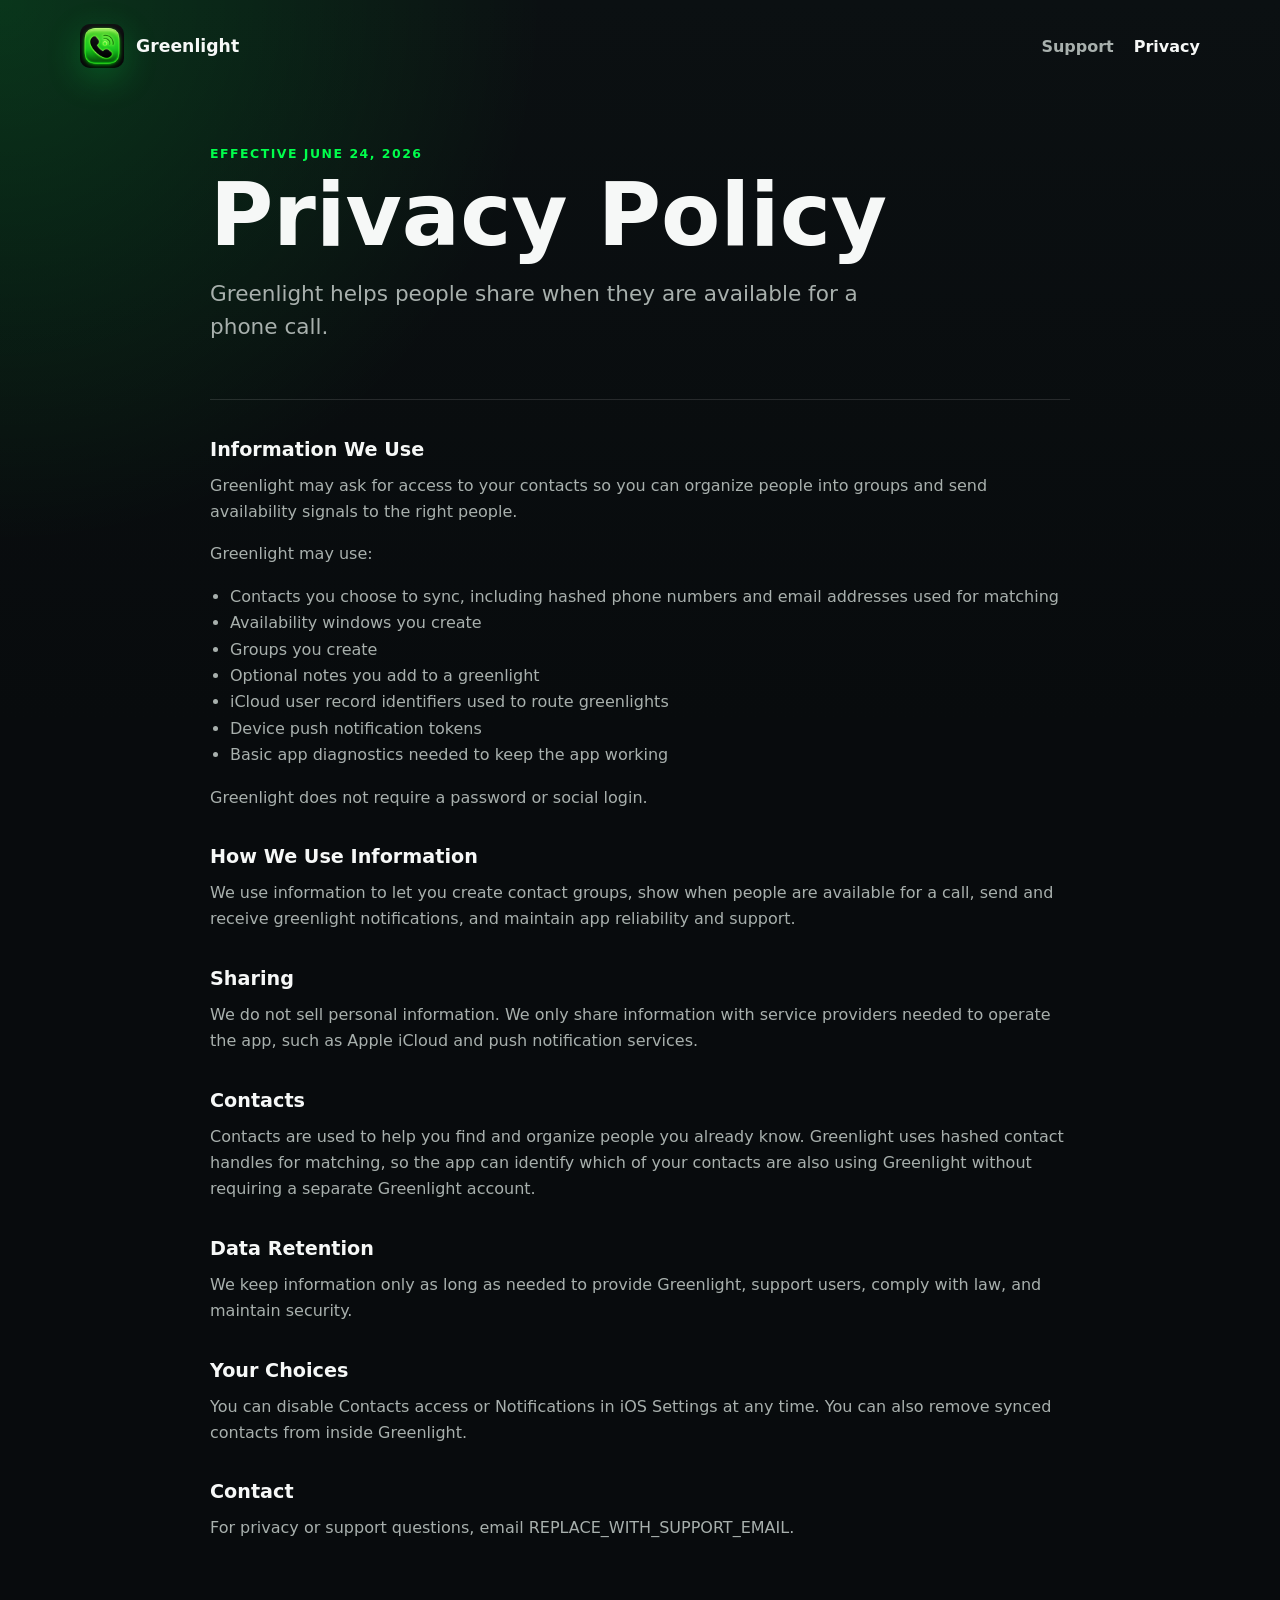
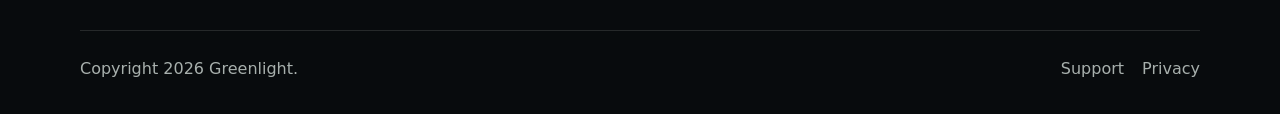
==== privacy.html @ 70cc13ab "Add files via upload" ====
<!doctype html>
<html lang="en">
<head>
  <meta charset="utf-8">
  <meta name="viewport" content="width=device-width, initial-scale=1">
  <title>Privacy Policy | Greenlight</title>
  <meta name="description" content="Greenlight privacy policy.">
  <link rel="icon" href="/assets/greenlight-icon.png">
  <link rel="stylesheet" href="/styles.css">
</head>
<body>
  <header class="site-header">
    <a class="brand" href="/" aria-label="Greenlight home">
      <img src="/assets/greenlight-icon.png" alt="" width="44" height="44">
      <span>Greenlight</span>
    </a>
    <nav aria-label="Main navigation">
      <a href="/support">Support</a>
      <a href="/privacy" aria-current="page">Privacy</a>
    </nav>
  </header>

  <main class="page">
    <section class="page-header">
      <p class="eyebrow">Effective June 24, 2026</p>
      <h1>Privacy Policy</h1>
      <p class="lede">Greenlight helps people share when they are available for a phone call.</p>
    </section>

    <section class="policy">
      <h2>Information We Use</h2>
      <p>Greenlight may ask for access to your contacts so you can organize people into groups and send availability signals to the right people.</p>
      <p>Greenlight may use:</p>
      <ul>
        <li>Contacts you choose to sync, including hashed phone numbers and email addresses used for matching</li>
        <li>Availability windows you create</li>
        <li>Groups you create</li>
        <li>Optional notes you add to a greenlight</li>
        <li>iCloud user record identifiers used to route greenlights</li>
        <li>Device push notification tokens</li>
        <li>Basic app diagnostics needed to keep the app working</li>
      </ul>
      <p>Greenlight does not require a password or social login.</p>

      <h2>How We Use Information</h2>
      <p>We use information to let you create contact groups, show when people are available for a call, send and receive greenlight notifications, and maintain app reliability and support.</p>

      <h2>Sharing</h2>
      <p>We do not sell personal information. We only share information with service providers needed to operate the app, such as Apple iCloud and push notification services.</p>

      <h2>Contacts</h2>
      <p>Contacts are used to help you find and organize people you already know. Greenlight uses hashed contact handles for matching, so the app can identify which of your contacts are also using Greenlight without requiring a separate Greenlight account.</p>

      <h2>Data Retention</h2>
      <p>We keep information only as long as needed to provide Greenlight, support users, comply with law, and maintain security.</p>

      <h2>Your Choices</h2>
      <p>You can disable Contacts access or Notifications in iOS Settings at any time. You can also remove synced contacts from inside Greenlight.</p>

      <h2>Contact</h2>
      <p>For privacy or support questions, email <a href="mailto:REPLACE_WITH_SUPPORT_EMAIL">REPLACE_WITH_SUPPORT_EMAIL</a>.</p>
    </section>
  </main>

  <footer class="site-footer">
    <span>Copyright 2026 Greenlight.</span>
    <span class="footer-links">
      <a href="/support">Support</a>
      <a href="/privacy">Privacy</a>
    </span>
  </footer>
</body>
</html>
---- styles.css ----
:root {
  color-scheme: dark;
  --bg: #080b0d;
  --panel: #12171d;
  --panel-strong: #1a212a;
  --text: #f6f8f7;
  --muted: #a8b0ad;
  --line: rgba(255, 255, 255, 0.12);
  --green: #00ff4c;
  --green-soft: rgba(0, 255, 76, 0.16);
  --blue: #0a84ff;
  --shadow: 0 22px 80px rgba(0, 0, 0, 0.38);
}

* {
  box-sizing: border-box;
}

html {
  background: var(--bg);
}

body {
  margin: 0;
  min-height: 100vh;
  color: var(--text);
  background:
    radial-gradient(circle at top left, rgba(0, 255, 76, 0.16), transparent 34rem),
    linear-gradient(180deg, #0b1012 0%, #080b0d 42%, #080b0d 100%);
  font-family: Inter, ui-sans-serif, system-ui, -apple-system, BlinkMacSystemFont, "Segoe UI", sans-serif;
  letter-spacing: 0;
}

a {
  color: inherit;
  text-decoration: none;
}

a:hover {
  color: var(--green);
}

.site-header {
  width: min(1120px, calc(100% - 40px));
  margin: 0 auto;
  padding: 24px 0;
  display: flex;
  align-items: center;
  justify-content: space-between;
  gap: 20px;
}

.brand {
  display: inline-flex;
  align-items: center;
  gap: 12px;
  font-weight: 800;
  font-size: 1.08rem;
}

.brand img {
  border-radius: 10px;
  box-shadow: 0 10px 34px rgba(0, 255, 76, 0.22);
}

nav {
  display: flex;
  align-items: center;
  gap: 20px;
  color: var(--muted);
  font-weight: 700;
}

nav a[aria-current="page"] {
  color: var(--text);
}

.hero {
  width: min(1120px, calc(100% - 40px));
  min-height: calc(100vh - 100px);
  margin: 0 auto;
  padding: 58px 0 72px;
  display: grid;
  grid-template-columns: minmax(0, 1.04fr) minmax(320px, 0.72fr);
  align-items: center;
  gap: 56px;
}

.eyebrow {
  margin: 0 0 14px;
  color: var(--green);
  font-size: 0.78rem;
  font-weight: 900;
  letter-spacing: 0.12em;
  text-transform: uppercase;
}

h1,
h2,
p {
  margin-top: 0;
}

h1 {
  max-width: 760px;
  margin-bottom: 22px;
  font-size: clamp(3.1rem, 8vw, 6.8rem);
  line-height: 0.94;
  letter-spacing: 0;
}

h2 {
  margin-bottom: 12px;
  font-size: 1.2rem;
  line-height: 1.2;
}

.lede {
  max-width: 650px;
  color: var(--muted);
  font-size: clamp(1.1rem, 2vw, 1.35rem);
  line-height: 1.5;
}

.actions {
  display: flex;
  flex-wrap: wrap;
  gap: 12px;
  margin-top: 34px;
}

.button {
  display: inline-flex;
  min-height: 48px;
  align-items: center;
  justify-content: center;
  border-radius: 8px;
  padding: 0 18px;
  font-weight: 900;
  border: 1px solid var(--line);
}

.button.primary {
  color: #001706;
  background: var(--green);
  border-color: transparent;
}

.button.primary:hover {
  color: #001706;
  filter: brightness(1.08);
}

.button.secondary {
  background: rgba(255, 255, 255, 0.06);
}

.phone-panel {
  display: flex;
  justify-content: center;
}

.phone-shell {
  width: min(100%, 360px);
  aspect-ratio: 9 / 18.5;
  padding: 22px;
  border: 1px solid var(--line);
  border-radius: 36px;
  background: linear-gradient(180deg, rgba(22, 28, 35, 0.94), rgba(9, 13, 16, 0.98));
  box-shadow: var(--shadow);
}

.phone-status,
.app-title,
.availability-card,
.send-bar {
  display: flex;
  align-items: center;
  justify-content: space-between;
}

.phone-status {
  margin-bottom: 28px;
  color: var(--muted);
  font-size: 0.85rem;
  font-weight: 800;
}

.app-title {
  justify-content: flex-start;
  gap: 14px;
  margin-bottom: 24px;
}

.app-title img {
  border-radius: 16px;
}

.app-title strong,
.app-title span {
  display: block;
}

.app-title strong {
  font-size: 1.75rem;
}

.app-title span {
  color: var(--muted);
  font-weight: 700;
}

.availability-card {
  padding: 18px;
  border: 1px solid var(--line);
  border-radius: 8px;
  background: var(--panel);
}

.label {
  display: block;
  margin-bottom: 5px;
  color: var(--muted);
  font-size: 0.75rem;
  font-weight: 900;
  text-transform: uppercase;
}

.availability-card strong {
  color: var(--green);
  font-size: 1.1rem;
}

.toggle {
  width: 56px;
  height: 32px;
  border-radius: 999px;
  background: var(--green);
  position: relative;
}

.toggle::after {
  content: "";
  position: absolute;
  width: 26px;
  height: 26px;
  top: 3px;
  right: 3px;
  border-radius: 50%;
  background: #050707;
}

.pill-row {
  display: grid;
  grid-template-columns: repeat(3, 1fr);
  gap: 10px;
  margin: 14px 0;
}

.pill-row span,
.message,
.send-bar {
  border: 1px solid var(--line);
  border-radius: 8px;
  background: var(--panel-strong);
}

.pill-row span {
  padding: 12px 8px;
  text-align: center;
  font-weight: 900;
}

.pill-row span:first-child {
  color: #001706;
  background: var(--green);
}

.message {
  padding: 16px;
  color: var(--text);
  font-weight: 800;
}

.send-bar {
  margin-top: 82px;
  padding: 18px;
}

.send-bar span {
  color: var(--muted);
  font-weight: 800;
}

.send-bar strong {
  color: #001706;
  background: var(--green);
  border-radius: 8px;
  padding: 12px 18px;
}

.content-band {
  border-top: 1px solid var(--line);
  background: rgba(255, 255, 255, 0.035);
}

.content-grid {
  width: min(1120px, calc(100% - 40px));
  margin: 0 auto;
  padding: 54px 0;
  display: grid;
  grid-template-columns: repeat(3, 1fr);
  gap: 34px;
}

.content-grid article,
.support-grid article {
  padding: 0;
}

.content-grid p,
.support-grid p,
.plain-section p,
.policy p,
.policy li {
  color: var(--muted);
  line-height: 1.65;
}

.page {
  width: min(860px, calc(100% - 40px));
  margin: 0 auto;
  padding: 54px 0 72px;
}

.page-header {
  padding-bottom: 34px;
  border-bottom: 1px solid var(--line);
}

.page-header h1 {
  max-width: 820px;
  font-size: clamp(2.8rem, 8vw, 5.4rem);
}

.policy,
.support-grid,
.plain-section {
  padding-top: 38px;
}

.policy h2 {
  margin-top: 34px;
}

.policy h2:first-child {
  margin-top: 0;
}

.policy ul {
  padding-left: 20px;
}

.support-grid {
  display: grid;
  grid-template-columns: repeat(2, 1fr);
  gap: 34px;
}

.muted {
  color: var(--muted);
}

.plain-section {
  margin-top: 26px;
  border-top: 1px solid var(--line);
}

.site-footer {
  width: min(1120px, calc(100% - 40px));
  margin: 0 auto;
  padding: 28px 0 36px;
  color: var(--muted);
  border-top: 1px solid var(--line);
  display: flex;
  justify-content: space-between;
  gap: 16px;
}

.footer-links {
  display: flex;
  gap: 18px;
}

@media (max-width: 860px) {
  .site-header,
  .site-footer {
    align-items: flex-start;
    flex-direction: column;
  }

  .hero {
    min-height: auto;
    grid-template-columns: 1fr;
    padding-top: 34px;
  }

  .phone-panel {
    justify-content: flex-start;
  }

  .content-grid,
  .support-grid {
    grid-template-columns: 1fr;
  }
}

@media (max-width: 520px) {
  .site-header,
  .hero,
  .content-grid,
  .page,
  .site-footer {
    width: min(100% - 28px, 1120px);
  }

  nav {
    width: 100%;
    justify-content: space-between;
  }

  h1 {
    font-size: 3rem;
  }

  .actions,
  .button {
    width: 100%;
  }
}
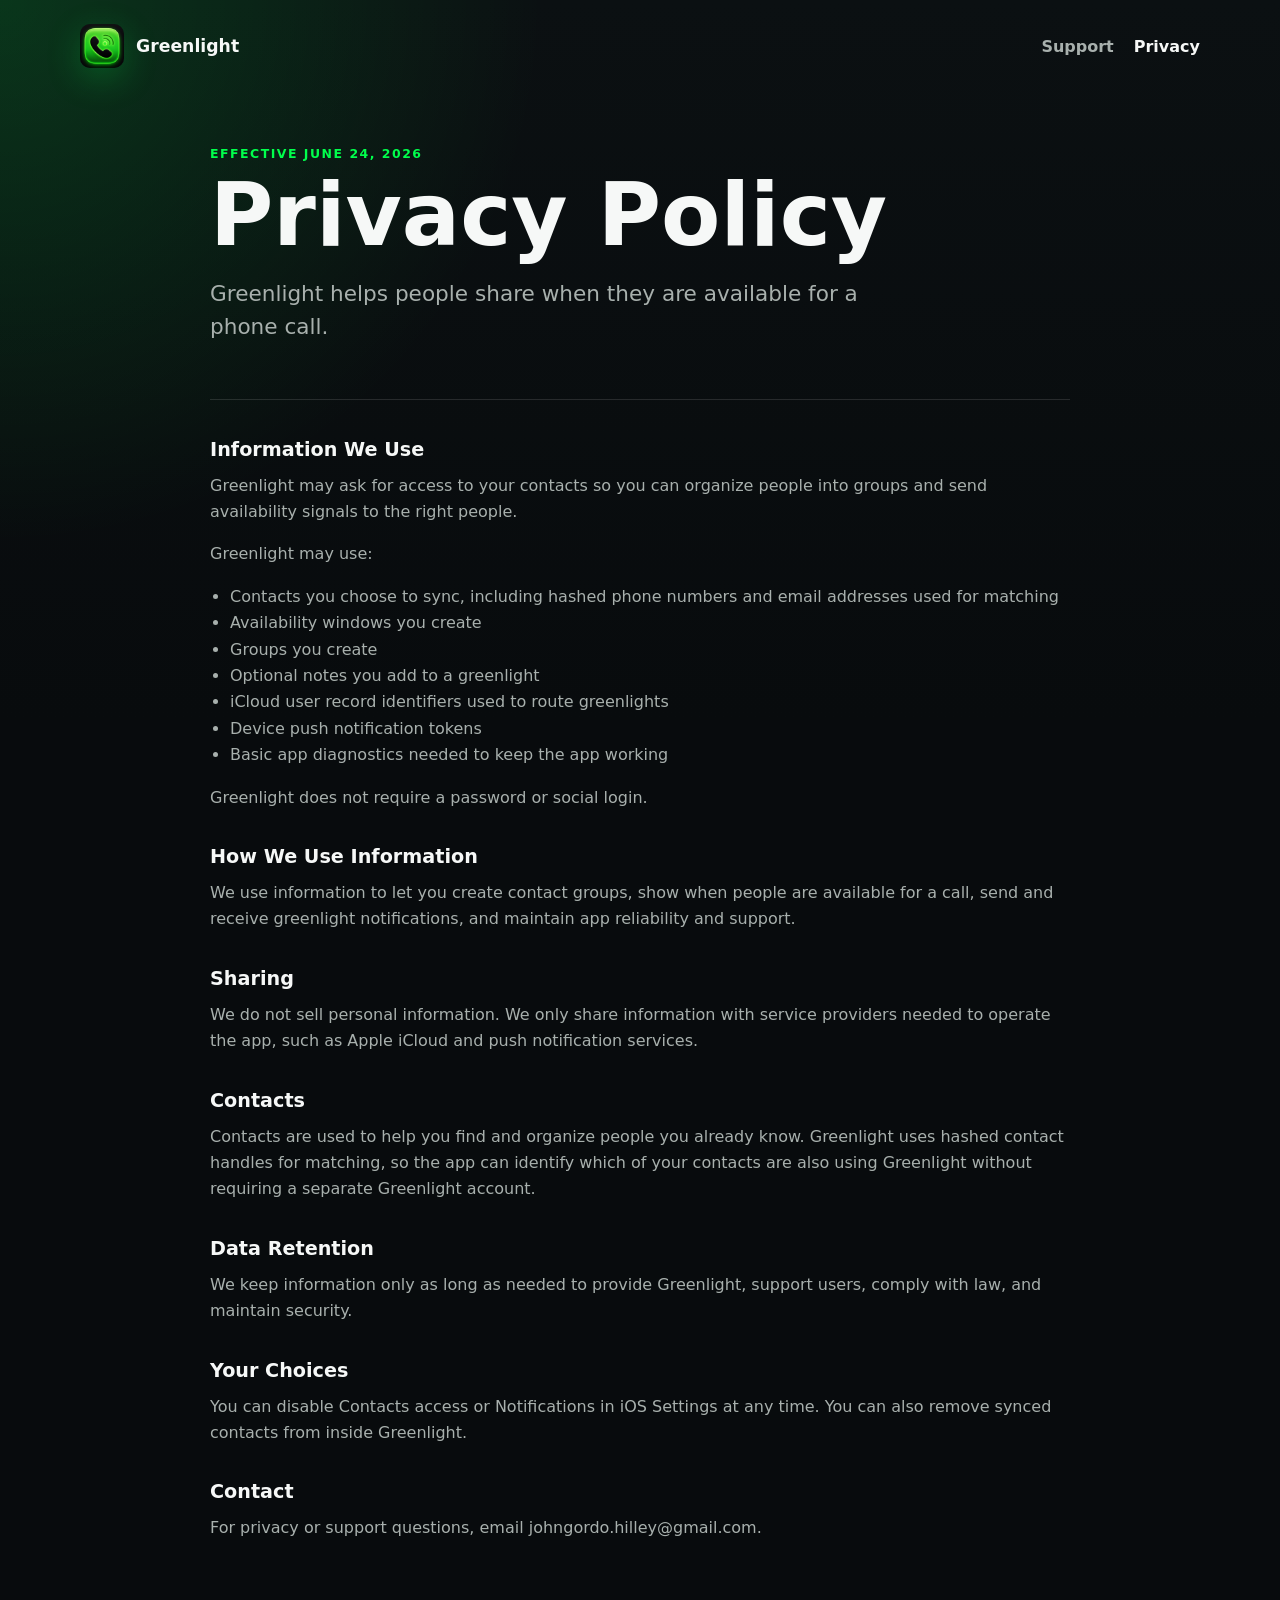
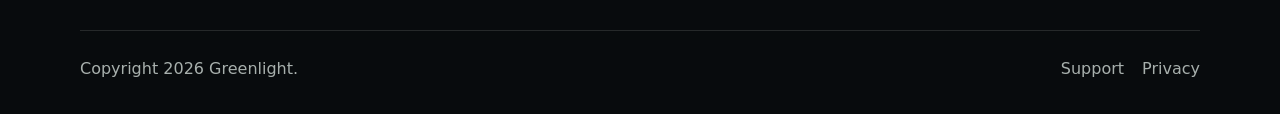
==== commit 052f078f: "Add files via upload" ====
--- a/privacy.html
+++ b/privacy.html
@@ -58,7 +58,7 @@
       <p>You can disable Contacts access or Notifications in iOS Settings at any time. You can also remove synced contacts from inside Greenlight.</p>
 
       <h2>Contact</h2>
-      <p>For privacy or support questions, email <a href="mailto:REPLACE_WITH_SUPPORT_EMAIL">REPLACE_WITH_SUPPORT_EMAIL</a>.</p>
+      <p>For privacy or support questions, email <a href="mailto:johngordo.hilley@gmail.com">johngordo.hilley@gmail.com</a>.</p>
     </section>
   </main>
 
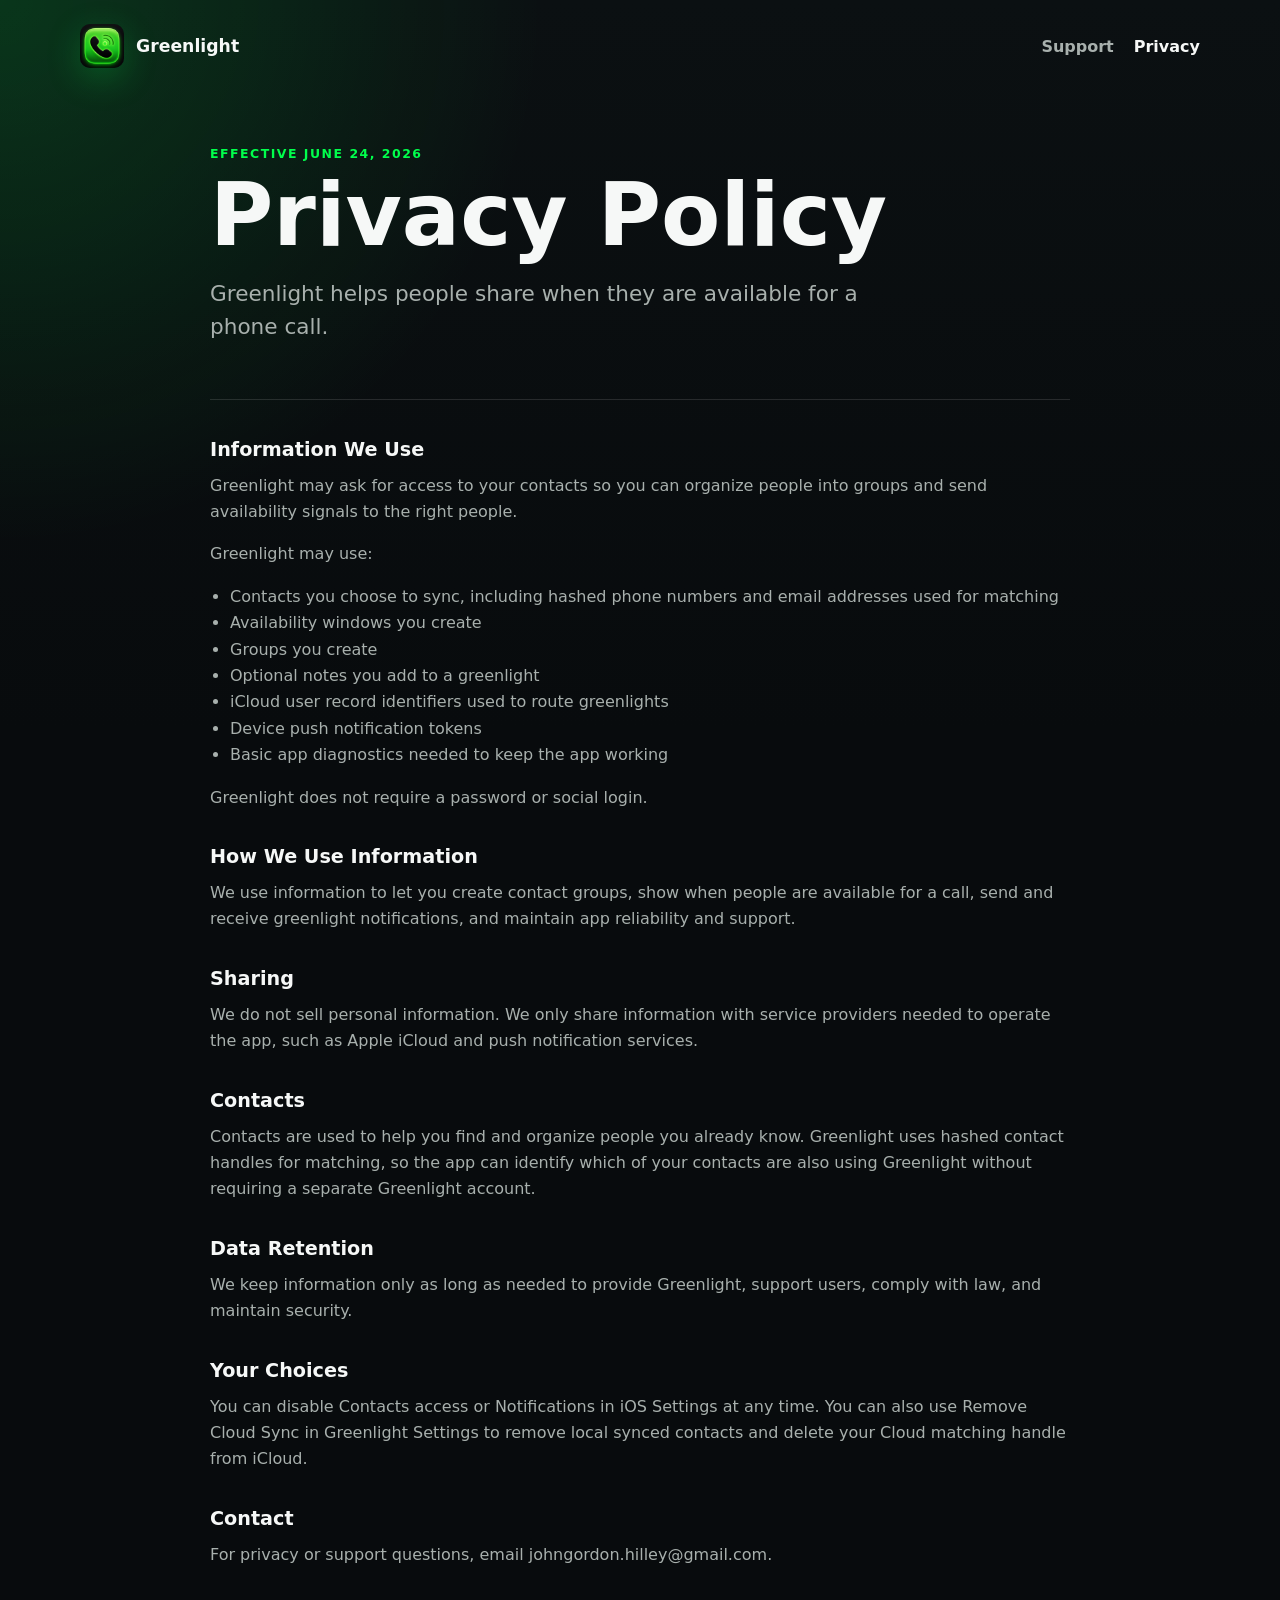
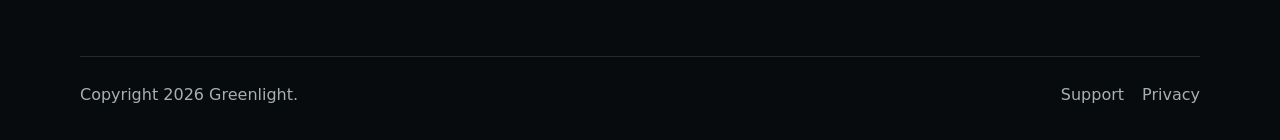
==== commit 224b49e2: "Add files via upload" ====
--- a/privacy.html
+++ b/privacy.html
@@ -55,10 +55,10 @@
       <p>We keep information only as long as needed to provide Greenlight, support users, comply with law, and maintain security.</p>
 
       <h2>Your Choices</h2>
-      <p>You can disable Contacts access or Notifications in iOS Settings at any time. You can also remove synced contacts from inside Greenlight.</p>
+      <p>You can disable Contacts access or Notifications in iOS Settings at any time. You can also use Remove Cloud Sync in Greenlight Settings to remove local synced contacts and delete your Cloud matching handle from iCloud.</p>
 
       <h2>Contact</h2>
-      <p>For privacy or support questions, email <a href="mailto:johngordo.hilley@gmail.com">johngordo.hilley@gmail.com</a>.</p>
+      <p>For privacy or support questions, email <a href="mailto:johngordon.hilley@gmail.com">johngordon.hilley@gmail.com</a>.</p>
     </section>
   </main>
 
